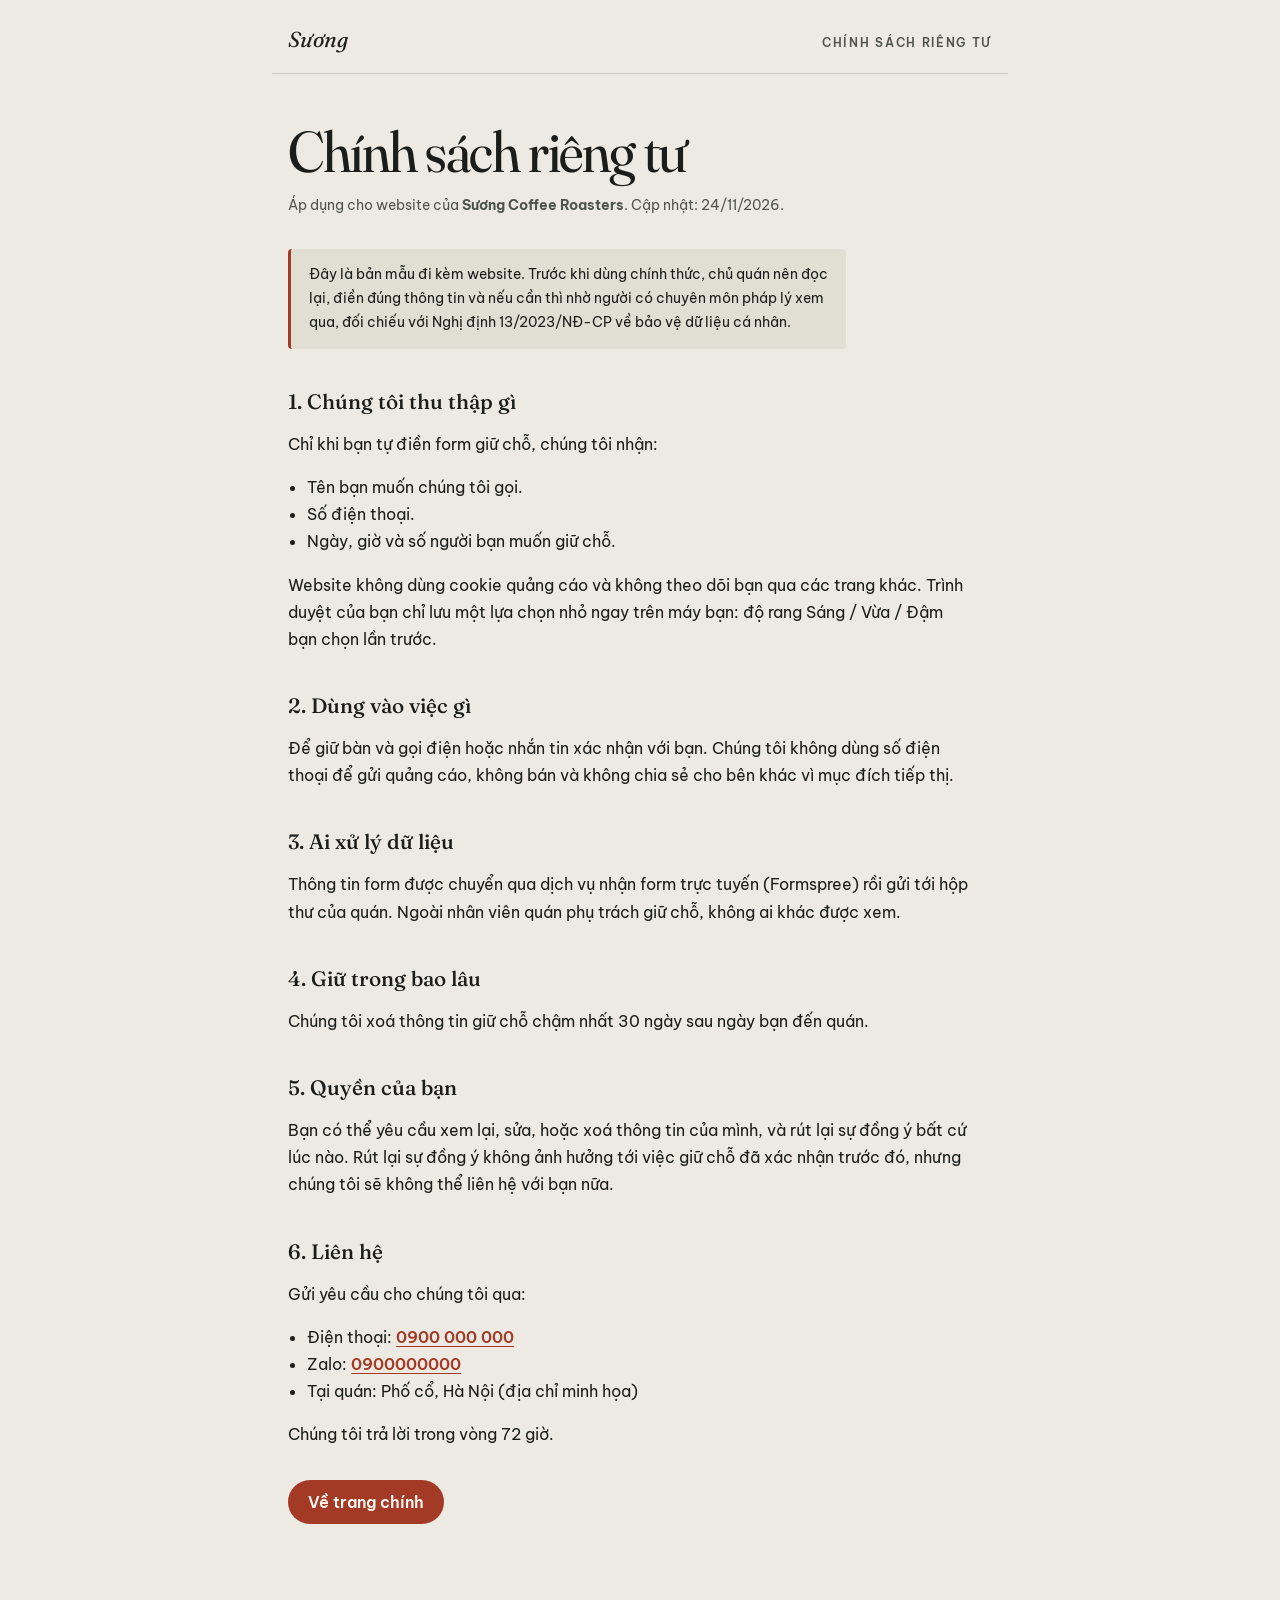
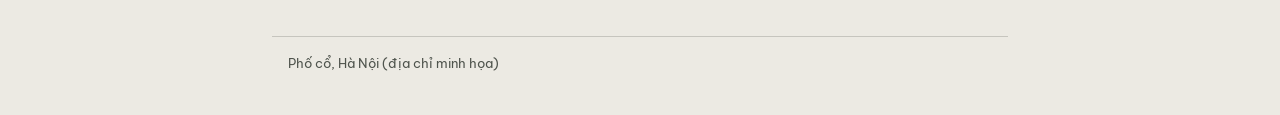
==== chinh-sach-rieng-tu.html @ 325224a5 "Bàn giao: tách dữ liệu quán, liên hệ, form giữ chỗ thật, SEO và hướng dẫn chủ quán - site-data.js: t" ====
<!doctype html>
<html lang="vi">
<head>
<meta charset="utf-8">
<meta name="viewport" content="width=device-width, initial-scale=1">
<title>Chính sách riêng tư · Sương</title>
<meta name="description" content="Sương thu thập dữ liệu gì khi bạn giữ chỗ, dùng vào việc gì, giữ trong bao lâu và cách yêu cầu xoá.">
<link rel="icon" href="favicon.svg" type="image/svg+xml">
<link rel="preconnect" href="https://fonts.googleapis.com">
<link rel="preconnect" href="https://fonts.gstatic.com" crossorigin>
<link href="https://fonts.googleapis.com/css2?family=Be+Vietnam+Pro:wght@400;500;600&family=Fraunces:ital,opsz,wght@0,9..144,300..600;1,9..144,300..500&display=swap&subset=vietnamese" rel="stylesheet">
<link rel="stylesheet" href="page.css">
</head>
<body>
<header class="mast"><a href="./" data-s="name">Sương</a><span>Chính sách riêng tư</span></header>
<main>
  <h1>Chính sách riêng tư</h1>
  <p class="meta">Áp dụng cho website của <b data-s="legalName">Sương</b>. Cập nhật: 24/11/2026.</p>

  <p class="note" data-demo-only>Đây là bản mẫu đi kèm website. Trước khi dùng chính thức, chủ quán nên đọc lại, điền đúng thông tin và nếu cần thì nhờ người có chuyên môn pháp lý xem qua, đối chiếu với Nghị định 13/2023/NĐ-CP về bảo vệ dữ liệu cá nhân.</p>

  <h2>1. Chúng tôi thu thập gì</h2>
  <p>Chỉ khi bạn tự điền form giữ chỗ, chúng tôi nhận:</p>
  <ul>
    <li>Tên bạn muốn chúng tôi gọi.</li>
    <li>Số điện thoại.</li>
    <li>Ngày, giờ và số người bạn muốn giữ chỗ.</li>
  </ul>
  <p>Website không dùng cookie quảng cáo và không theo dõi bạn qua các trang khác. Trình duyệt của bạn chỉ lưu một lựa chọn nhỏ ngay trên máy bạn: độ rang Sáng / Vừa / Đậm bạn chọn lần trước.</p>

  <h2>2. Dùng vào việc gì</h2>
  <p>Để giữ bàn và gọi điện hoặc nhắn tin xác nhận với bạn. Chúng tôi không dùng số điện thoại để gửi quảng cáo, không bán và không chia sẻ cho bên khác vì mục đích tiếp thị.</p>

  <h2>3. Ai xử lý dữ liệu</h2>
  <p>Thông tin form được chuyển qua dịch vụ nhận form trực tuyến (Formspree) rồi gửi tới hộp thư của quán. Ngoài nhân viên quán phụ trách giữ chỗ, không ai khác được xem.</p>

  <h2>4. Giữ trong bao lâu</h2>
  <p>Chúng tôi xoá thông tin giữ chỗ chậm nhất 30 ngày sau ngày bạn đến quán.</p>

  <h2>5. Quyền của bạn</h2>
  <p>Bạn có thể yêu cầu xem lại, sửa, hoặc xoá thông tin của mình, và rút lại sự đồng ý bất cứ lúc nào. Rút lại sự đồng ý không ảnh hưởng tới việc giữ chỗ đã xác nhận trước đó, nhưng chúng tôi sẽ không thể liên hệ với bạn nữa.</p>

  <h2>6. Liên hệ</h2>
  <p>Gửi yêu cầu cho chúng tôi qua:</p>
  <ul data-contacts>
    <li>Điện thoại: <span data-s="phone"></span></li>
  </ul>
  <p>Chúng tôi trả lời trong vòng 72 giờ.</p>

  <p><a class="btn" href="./">Về trang chính</a></p>
</main>
<footer><span data-s="address.display"></span></footer>
<script src="site-data.js"></script>
<script>
(function () {
  var S = window.SITE || {};
  function get(p) { return p.split('.').reduce(function (o, k) { return o == null ? o : o[k]; }, S); }
  document.querySelectorAll('[data-s]').forEach(function (n) { var v = get(n.getAttribute('data-s')); if (v) n.textContent = v; });
  if (!S.demo) document.querySelectorAll('[data-demo-only]').forEach(function (n) { n.remove(); });
  var ul = document.querySelector('[data-contacts]');
  function add(label, text, href) {
    var li = document.createElement('li'); li.append(label + ': ');
    var a = document.createElement('a'); a.href = href; a.textContent = text; li.appendChild(a); ul.appendChild(li);
  }
  ul.innerHTML = '';
  if (S.phone) add('Điện thoại', S.phone, 'tel:' + S.phone.replace(/[^\d+]/g, ''));
  if (S.zalo) add('Zalo', S.zalo, 'https://zalo.me/' + S.zalo.replace(/\D/g, ''));
  if (S.email) add('Email', S.email, 'mailto:' + S.email);
  if (S.address && S.address.display) { var li = document.createElement('li'); li.textContent = 'Tại quán: ' + S.address.display; ul.appendChild(li); }
})();
</script>
</body>
</html>
---- page.css ----
/* Trang phụ (chính sách riêng tư, 404): cùng phông và màu với trang chính */
:root {
  --paper: #ECEAE3; --paper-2: #E1DED4; --dark: #1B1E1A;
  --ink: #1A1D19; --soft: #4F544D; --line: color-mix(in oklab, #1A1D19 18%, transparent);
  --cherry: #A33A26;
}
* { box-sizing: border-box; }
html { -webkit-text-size-adjust: 100%; }
body {
  margin: 0; background: var(--paper); color: var(--ink);
  font-family: "Be Vietnam Pro", system-ui, sans-serif; font-size: 1rem; line-height: 1.7;
}
a { color: var(--cherry); font-weight: 600; text-underline-offset: 0.2em; }
:focus-visible { outline: 2px solid var(--cherry); outline-offset: 3px; border-radius: 3px; }
.mast {
  display: flex; justify-content: space-between; align-items: baseline; gap: 16px;
  max-width: 46rem; margin: 0 auto; padding: 22px 16px 14px; border-bottom: 1px solid var(--line);
  font-size: 0.75rem; font-weight: 600; letter-spacing: 0.14em; text-transform: uppercase; color: var(--soft);
}
.mast a { font-family: "Fraunces", Georgia, serif; font-style: italic; font-size: 1.35rem; letter-spacing: 0; text-transform: none; color: var(--ink); text-decoration: none; font-weight: 400; }
main { max-width: 46rem; margin: 0 auto; padding: 48px 16px 96px; }
h1 {
  font-family: "Fraunces", Georgia, serif; font-weight: 400; font-variation-settings: "opsz" 144, "SOFT" 30;
  font-size: clamp(2.2rem, 7vw, 3.6rem); line-height: 1.04; letter-spacing: -0.025em; margin: 0 0 12px;
}
h2 { font-family: "Fraunces", Georgia, serif; font-weight: 500; font-size: 1.3rem; line-height: 1.25; margin: 40px 0 8px; }
p, li { max-width: 62ch; }
ul { padding-left: 1.2em; }
.meta { color: var(--soft); font-size: 0.875rem; margin: 0 0 32px; }
.note { background: var(--paper-2); border-left: 3px solid var(--cherry); padding: 14px 18px; border-radius: 4px; font-size: 0.875rem; }
.big404 { font-family: "Fraunces", Georgia, serif; font-style: italic; font-weight: 300; font-size: clamp(6rem, 30vw, 12rem); line-height: 0.85; letter-spacing: -0.04em; margin: 0 0 16px; color: var(--cherry); }
.btn { display: inline-flex; align-items: center; min-height: 44px; padding: 0 20px; border-radius: 999px; background: var(--cherry); color: #FFF8F2; text-decoration: none; margin-top: 16px; }
footer { max-width: 46rem; margin: 0 auto; padding: 16px 16px 40px; border-top: 1px solid var(--line); color: var(--soft); font-size: 0.8rem; }
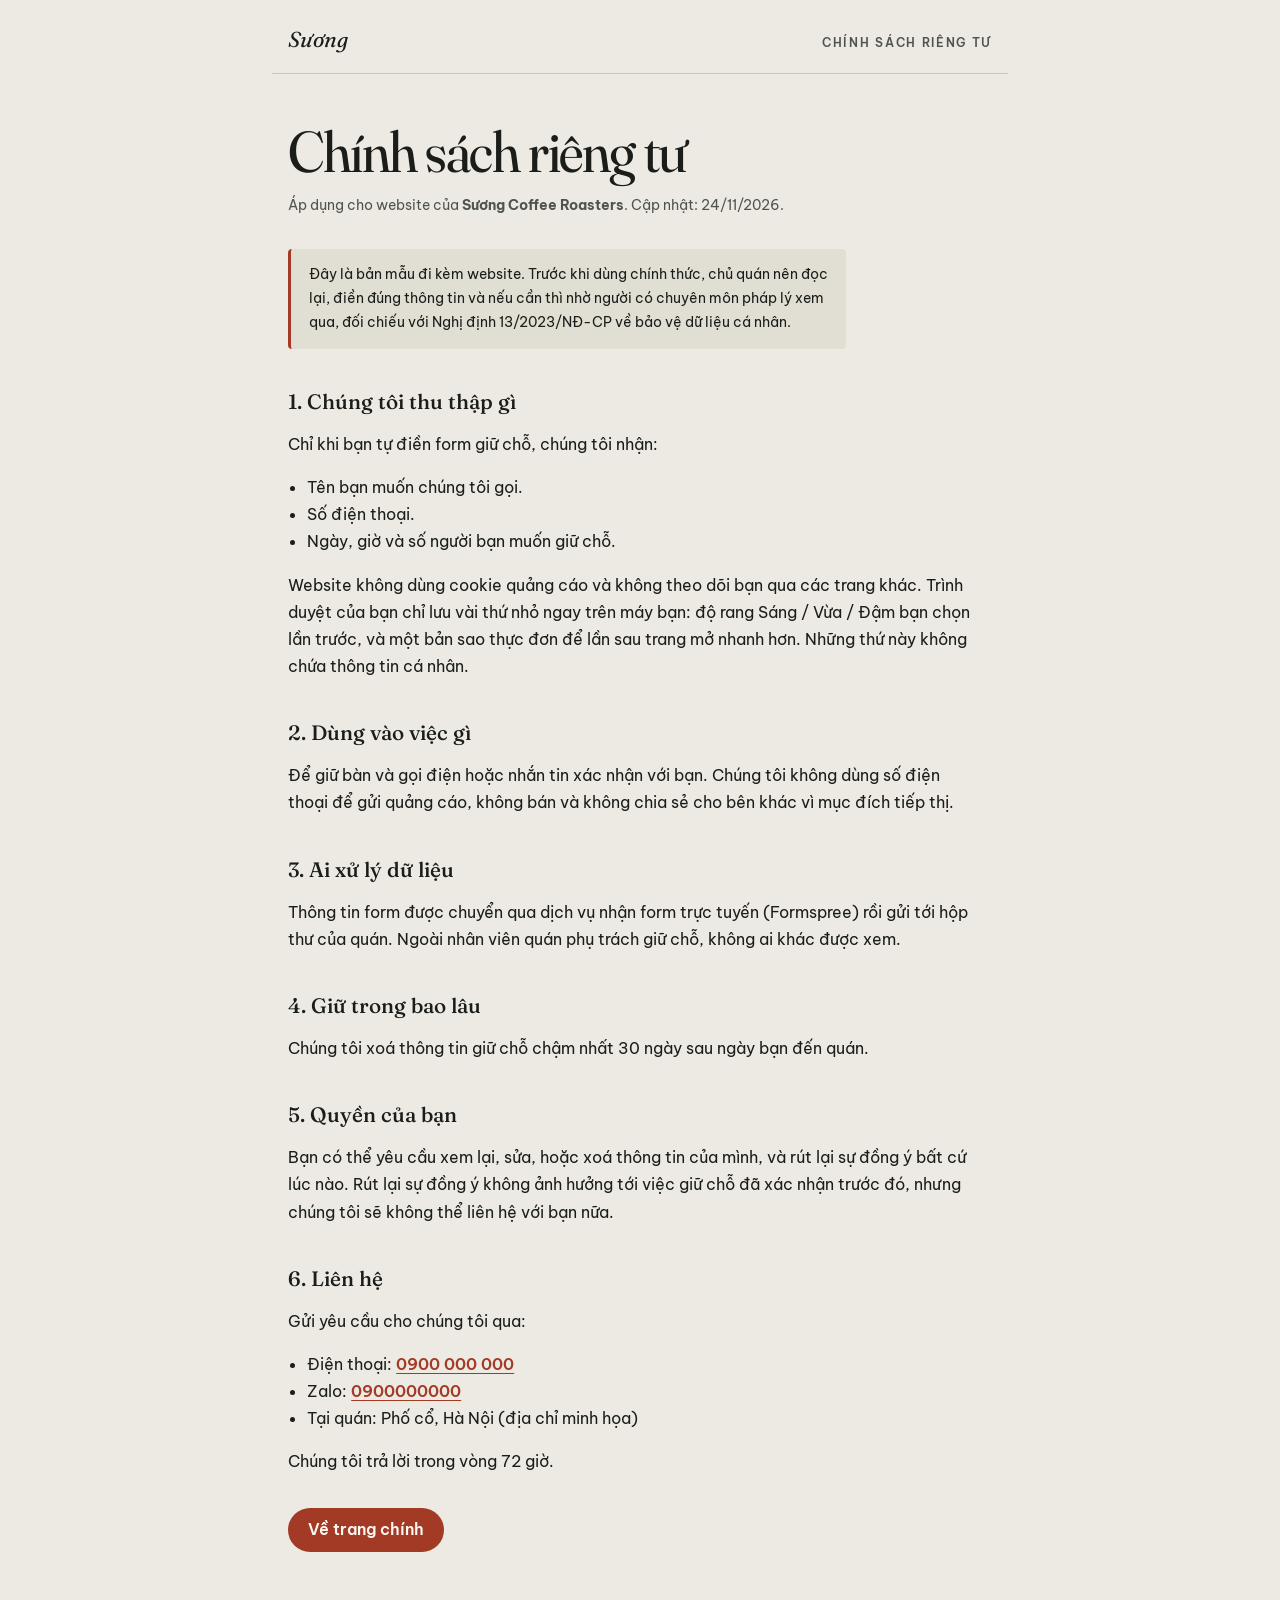
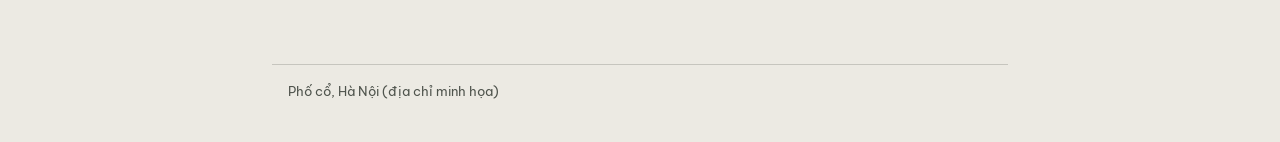
==== commit 441db445: "Chủ quán sửa thông tin qua Google Sheets thay vì file code - Trang đọc tab Thực đơn và Thông tin quá" ====
--- a/chinh-sach-rieng-tu.html
+++ b/chinh-sach-rieng-tu.html
@@ -26,7 +26,7 @@
     <li>Số điện thoại.</li>
     <li>Ngày, giờ và số người bạn muốn giữ chỗ.</li>
   </ul>
-  <p>Website không dùng cookie quảng cáo và không theo dõi bạn qua các trang khác. Trình duyệt của bạn chỉ lưu một lựa chọn nhỏ ngay trên máy bạn: độ rang Sáng / Vừa / Đậm bạn chọn lần trước.</p>
+  <p>Website không dùng cookie quảng cáo và không theo dõi bạn qua các trang khác. Trình duyệt của bạn chỉ lưu vài thứ nhỏ ngay trên máy bạn: độ rang Sáng / Vừa / Đậm bạn chọn lần trước, và một bản sao thực đơn để lần sau trang mở nhanh hơn. Những thứ này không chứa thông tin cá nhân.</p>
 
   <h2>2. Dùng vào việc gì</h2>
   <p>Để giữ bàn và gọi điện hoặc nhắn tin xác nhận với bạn. Chúng tôi không dùng số điện thoại để gửi quảng cáo, không bán và không chia sẻ cho bên khác vì mục đích tiếp thị.</p>
